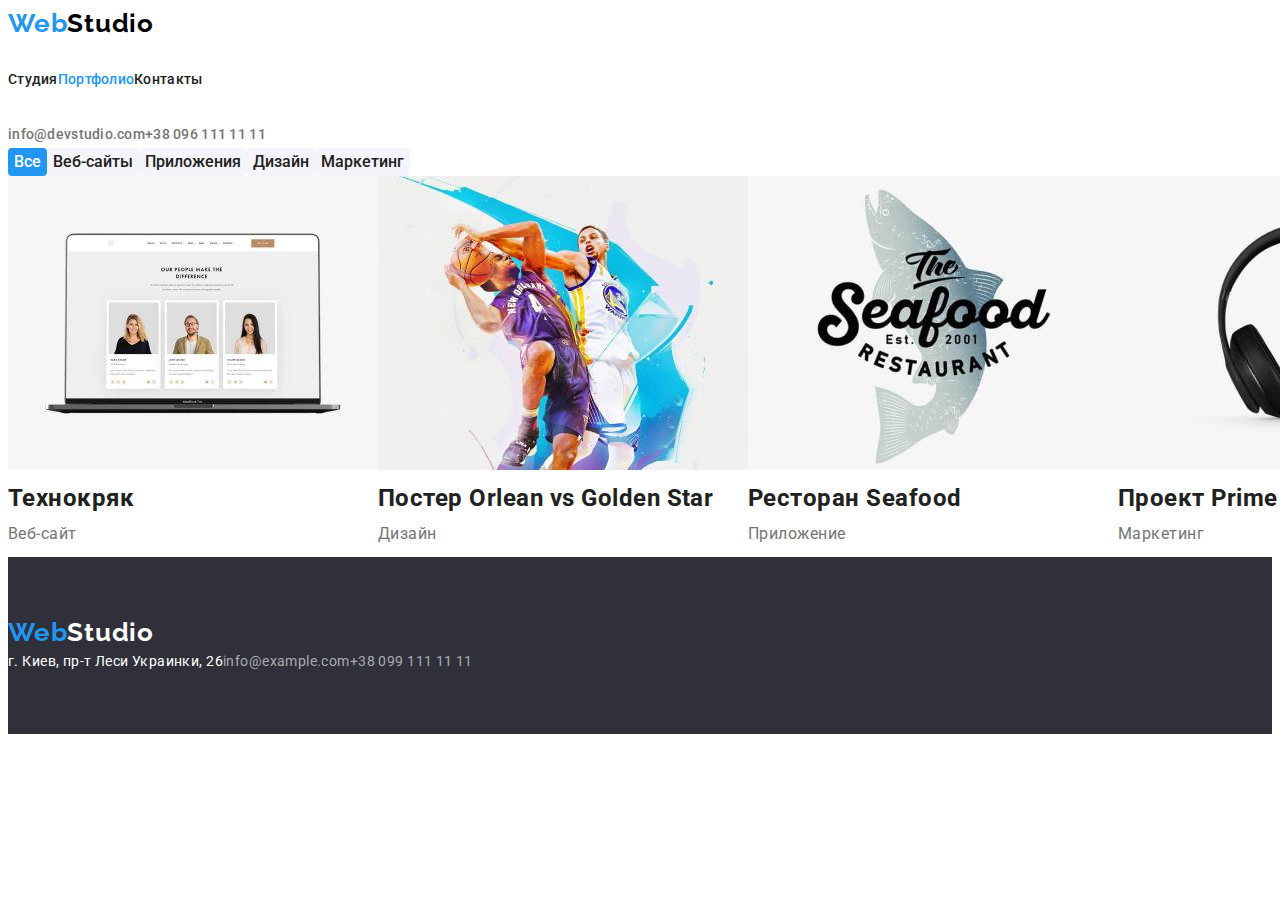
==== portfolio.html @ 2a1715b3 "hw-3-day-2-18.00" ====
<!DOCTYPE html>
<html lang="ru">
  <head>
    <meta charset="UTF-8" />
    <meta http-equiv="X-UA-Compatible" content="IE=edge" />
    <meta name="viewport" content="width=device-width, initial-scale=1.0" />
    <title>WebStudio</title>
    <link rel="preconnect" href="https://fonts.googleapis.com" />
    <link rel="preconnect" href="https://fonts.gstatic.com" crossorigin />
    <link
      href="https://fonts.googleapis.com/css2?family=Raleway:wght@700&family=Roboto:ital,wght@0,500;0,700;1,400;1,700&display=swap"
      rel="stylesheet"
    />
    <link
      rel="stylesheet"
      href="https://cdnjs.cloudflare.com/ajax/libs/modern-normalize/1.1.0/modern-normalize.min.css"
      integrity="sha512-wpPYUAdjBVSE4KJnH1VR1HeZfpl1ub8YT/NKx4PuQ5NmX2tKuGu6U/JRp5y+Y8XG2tV+wKQpNHVUX03MfMFn9Q=="
      crossorigin="anonymous"
      referrerpolicy="no-referrer"
    />
    <link rel="stylesheet" href="./css/styles.css" />
  </head>
  <body>
    <header>
      <nav>
        <a href="./index.html" lang="en" class="logo"
          >Web<samp class="header-logo">Studio</samp></a
        >
        <ul class="site-nav list">
          <li><a href="./index.html" class="link">Студия</a></li>
          <li><a href="./portfolio.html" class="link current">Портфолио</a></li>
          <li><a href="Контакты" class="link">Контакты</a></li>
        </ul>
      </nav>
      <ul class="auth-nav list">
        <li>
          <a href="mailto:info@devstudio.com" class="link"
            >info@devstudio.com</a
          >
        </li>
        <li><a href="tel:+380961111111" class="link">+38 096 111 11 11</a></li>
      </ul>
    </header>
    <main>
      <section class="section">
        <h1 hidden>Примеры работ</h1>
        <ul class="list">
          <li>
            <button type="button" class="button-exemple active">Все</button>
          </li>
          <li>
            <button type="button" class="button-exemple">Веб-сайты</button>
          </li>
          <li>
            <button type="button" class="button-exemple">Приложения</button>
          </li>
          <li><button type="button" class="button-exemple">Дизайн</button></li>
          <li>
            <button type="button" class="button-exemple">Маркетинг</button>
          </li>
        </ul>
        <ul class="list">
          <li class="example">
            <img src="./images/portfolio/tex-site.jpg" alt="Ноутбук" />
            <h2 class="example-name">Технокряк</h2>
            <p class="example-text">Веб-сайт</p>
          </li>
          <li class="example">
            <img
              src="./images/portfolio/poster.jpg"
              alt="Два баскетболиста с мячом"
            />
            <h2 class="example-name">
              Постер <span lang="en"> Orlean vs Golden Star</span>
            </h2>
            <p class="example-text">Дизайн</p>
          </li>
          <li class="example">
            <img
              src="./images/portfolio/restaurant.jpg"
              alt="Эмблема ресторана"
            />
            <h2 class="example-name">
              Ресторан <span lang="en">Seafood</span>
            </h2>
            <p class="example-text">Приложение</p>
          </li>
          <li class="example">
            <img src="./images/portfolio/project-prime.jpg" alt="Наушники" />
            <h2 class="example-name">Проект <span lang="en">Prime</span></h2>
            <p class="example-text">Маркетинг</p>
          </li>
          <li class="example">
            <img src="./images/portfolio/project-boxes.jpg" alt="Две коробки" />
            <h2 class="example-name">Проект<span lang="en">Boxes</span></h2>
            <p class="example-text">Приложение</p>
          </li>
          <li class="example">
            <img
              src="./images/portfolio/inspiration-has-no-border.jpg"
              alt="Монитор"
            />
            <h2 class="example-name">
              <span lang="en">Inspiration has no Borders</span>
            </h2>
            <p class="example-text">Веб-сайт</p>
          </li>
          <li class="example">
            <img src="./images/portfolio/limited-edition.jpg" alt="Журнал" />
            <h2 class="example-name">
              Издание <span lang="en">Limited Edition</span>
            </h2>
            <p class="example-text">Дизайн</p>
          </li>
          <li class="example">
            <img src="./images/portfolio/project-lab.jpg" alt="Этикетка" />
            <h2 class="example-name">Проект <span lang="en">LAB</span></h2>
            <p class="example-text">Маркетинг</p>
          </li>
          <li class="example">
            <img
              src="./images/portfolio/gruving-business.jpg"
              alt="Мужчина печатает на планшете"
            />
            <h2 class="example-name">
              <span lang="en">Growing Business</span>
            </h2>
            <p class="example-text">Приложение</p>
          </li>
        </ul>
      </section>
    </main>
    <footer class="footer">
      <a href="./index.html" class="logo"
        >Web<samp class="footer-logo">Studio</samp></a
      >
      <address class="address">
        <ul class="list">
          <li>
            <a href="https://www.google.com/maps/place" class="footer-address"
              >г. Киев, пр-т Леси Украинки, 26</a
            >
          </li>
          <li>
            <a href="mailto:info@example.com" class="footer-link"
              >info@example.com</a
            >
          </li>
          <li>
            <a href="tel:+380991111111" class="footer-link"
              >+38 099 111 11 11</a
            >
          </li>
        </ul>
      </address>
    </footer>
  </body>
</html>
---- css/styles.css ----
:root {
  --primary-text-color: #212121;
  --first-color: #ffffff;
  --second-color: #757575;
  --accent-color: #2196f3;
  --header-footer-background-color: #2f303a;
  --section-background-color: #e5e5e5;
  --section-team-background-color: #f5f4fa;
  --footer-link-color: rgba(255, 255, 255, 0.6);
  --header-logo-color: #000000;
}
*,
*::before,
*::after {
  box-sizing: border-box;
}
h1,
h2,
h3,
h4,
h5,
h6,
p,
ul {
  margin: 0;
  padding: 0;
}
.container {
  width: 1200px;
  margin: 0 auto;
  padding: 0 15px;
  outline: 2px solid tomato;
}
body {
  background-color: var(--first-color);
  color: var(--primary-text-color);
  font-family: Roboto, sans-serif;
  line-height: 1.71;
  letter-spacing: 0.03em;
}
.list {
  display: flex;
  list-style: none;
}
/* header */
.main-header {
  align-items: center;
}
.logo {
  color: var(--accent-color);
  text-decoration: none;
  font-family: Raleway, sans-serif;
  font-weight: 700;
  font-size: 26px;
  line-height: 1.19;
  letter-spacing: 0.03em;
}
.header-logo {
  color: var(--header-logo-color);
  font-family: Raleway, sans-serif;
  font-size: 26px;
  line-height: 1.19;
  letter-spacing: 0.03em;
}
/* nav */
.main-nav {
  display: flex;
  margin: 0px;
}
/* site-nav */
.site-nav {
  display: flex;
}
.site-nav .item + .item {
  margin-left: 50px;
}
.site-nav .link {
  display: block;
  padding-top: 32px;
  padding-bottom: 32px;

  color: var(--primary-color);
  font-family: Roboto, sans-serif;
  font-weight: 500;
  font-size: 14px;
  line-height: 1.14;
  letter-spacing: 0.02em;
  text-decoration: none;
}
.site-nav .link:hover,
.site-nav .link:focus {
  color: var(--accent-color);
}
.site-nav .link.current {
  color: var(--accent-color);
}
/* container-link */
.container-link {
  display: flex;
  margin: 0px;
}

/* auth-nav */
.auth-nav {
  display: flex;
}

.auth-nav .item + .item {
  margin-left: 50px;
}
.auth-nav .link {
  color: var(--second-color);
  font-family: Roboto, sans-serif;
  font-weight: 500;
  font-size: 14px;
  line-height: 1.14;
  letter-spacing: 0.02em;
  text-decoration: none;
}
.auth-nav .link:hover,
.auth-nav .link:focus {
  color: var(--accent-color);
}
/* hero */
.hero {
  text-align: center;
  padding-top: 200px;
  padding: 210px;

  background-color: var(--header-footer-background-color);
}
.hero-titel {
  margin-bottom: 40px;

  color: var(--first-color);
  font-family: Roboto;
  font-weight: 900;
  font-size: 44px;
  line-height: 1.36;
  align-self: center;
  letter-spacing: 0.06em;
  text-transform: uppercase;
}
.hero-button {
  display: inline-block;
  padding-top: 10px;
  padding-bottom: 10px;
  padding-right: 32px;
  padding-left: 32px;

  color: var(--first-color);
  background-color: var(--accent-color);
  font-family: Roboto;
  font-weight: 700;
  font-size: 16px;
  line-height: 1.88;
  letter-spacing: 0.06em;
  cursor: pointer;
  border-radius: 4px;
  border: transparent;
}
.button:hover,
.button:focus {
  color: var(--first-color);
  background-color: var(--accent-color);
}
/* features */
.features {
  background-color: var(--first-color);
}
.list .item + .item {
  margin-left: 30px;
}
.features-titel {
  padding-top: 94px;
  padding-bottom: 10px;
  width: 270px;

  color: var(--primary-color);
  font-family: Roboto;
  font-weight: 700;
  font-size: 14px;
  line-height: 1.14;
  text-transform: uppercase;
}
.features-text {
  padding-bottom: 94px;
  width: 270px;

  color: var(--second-color);
  font-family: Roboto;
  font-weight: 400;
  font-size: 14px;
  line-height: 1.71;
}
/* .works */
.works {
  padding-bottom: 94px;

  background-color: var(--first-color);
}
.works-titel {
  text-align: center;
  margin-bottom: 50px;
}
.list .works-item + .works-item {
  margin-left: 30px;
}
.works-titel .team-titel {
  color: var(--primary-color);
  font-family: Roboto;
  font-weight: 700;
  font-size: 36px;
  line-height: 1.17;
}
/* team */
.team {
  padding-top: 94px;
  padding-bottom: 94px;

  background-color: var(--section-team-background-color);
}
.team-titel {
  text-align: center;
  margin-bottom: 50px;
}
.list .team-bord + .team-bord {
  margin-left: 30px;
}
.team-bord {
  background-color: var(--first-color);
}
.team-img {
  margin-bottom: 30px;
}
.team-name {
  margin-bottom: 10px;
  text-align: center;

  color: var(--primary-text-color);
  font-family: Roboto;
  font-weight: 500;
  font-size: 16px;
  line-height: 1.19;
}
.team-text {
  text-align: center;
  padding-bottom: 30px;

  color: var(--second-color);
  font-family: Roboto;
  font-weight: 400;
  font-size: 16px;
  line-height: 1.19;
}
/* footer */
.footer {
  padding-top: 60px;
  padding-bottom: 60px;

  background-color: var(--header-footer-background-color);
}
.footer .logo {
  margin-bottom: 20px;
  width: 145px;
  height: 31px;
}
.footer-logo {
  color: var(--first-color);
  font-family: Raleway, sans-serif;
  font-size: 26px;
  line-height: 1.19;
  letter-spacing: 0.03em;
}
.address {
  font-family: Roboto;
  font-weight: 400;
  font-size: 14px;
  line-height: 1.71;
  letter-spacing: 0.03em;
  font-style: normal;
}
.address-list {
  list-style: none;
}
.footer-address {
  margin-bottom: 9px;
  width: 231px;

  color: var(--first-color);
  text-decoration: none;
  list-style: none;
}
.footer-link {
  margin-bottom: 9px;
  width: 231px;

  color: var(--footer-link-color);
  text-decoration: none;
  list-style: none;
}
.footer-link:hover,
.footer-link:focus {
  color: var(--accent-color);
}
/* portfolio */
.section {
  background-color: var(--first-color);
}
.button-exemple {
  color: var(--primary-text-color);
  background-color: var(--section-team-background-color);
  font-family: Roboto;
  font-weight: 500;
  font-size: 16px;
  line-height: 1.63;
  cursor: pointer;
  border-radius: 4px;
  border: transparent;
}
.active {
  background-color: var(--accent-color);
  color: var(--first-color);
}
.button:hover,
.button:focus {
  color: var(--first-color);
  background-color: var(--accent-color);
}
.example {
  background-color: var(--first-color);
}
.examplt-name {
  color: var(--primary-text-color);
  font-family: Roboto;
  font-weight: 700;
  font-size: 18px;
  line-height: 2;
}
.example-text {
  color: var(--second-color);
  font-family: Roboto;
  font-weight: 400;
  font-size: 16px;
  line-height: 1.88;
}
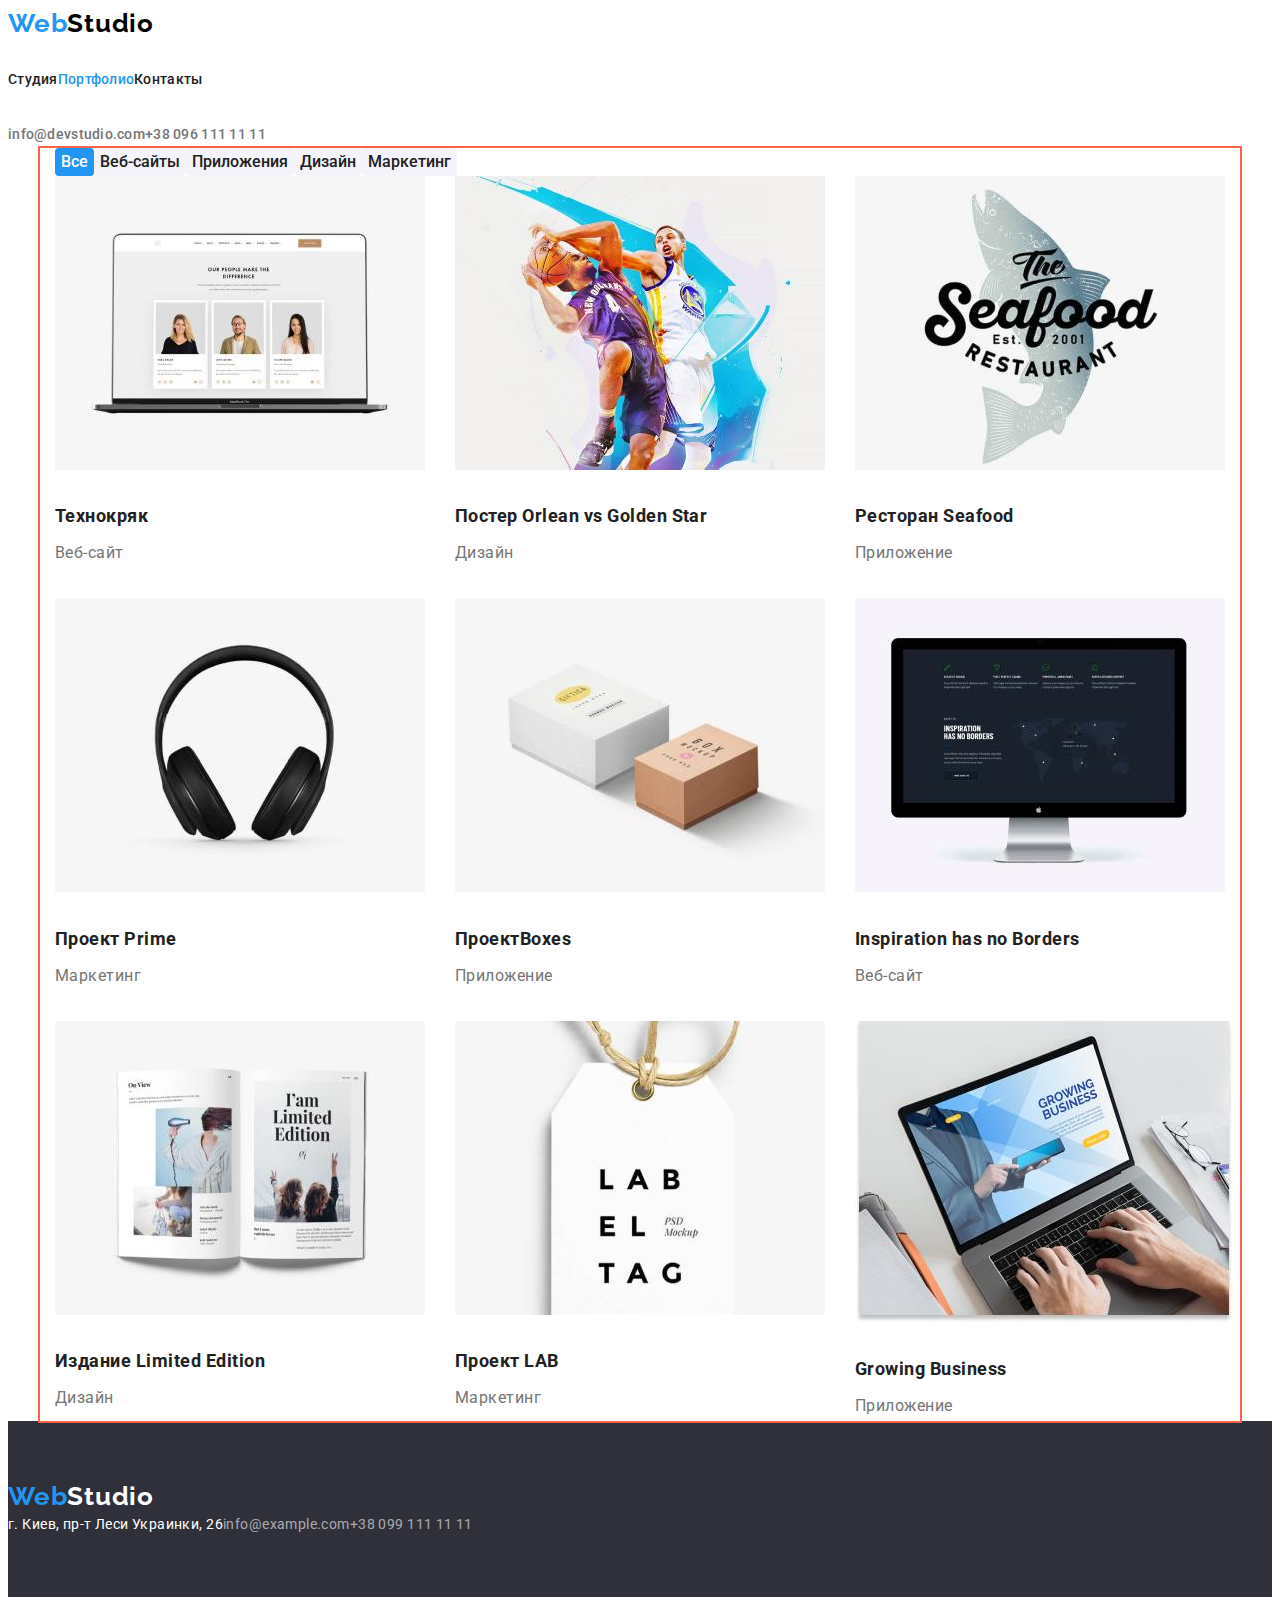
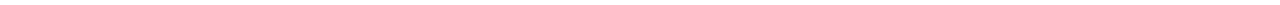
==== commit 2c92502a: "hw-3-day-2-19.00" ====
--- a/portfolio.html
+++ b/portfolio.html
@@ -42,7 +42,7 @@
       </ul>
     </header>
     <main>
-      <section class="section">
+      <section class="section container">
         <h1 hidden>Примеры работ</h1>
         <ul class="list">
           <li>
@@ -59,14 +59,19 @@
             <button type="button" class="button-exemple">Маркетинг</button>
           </li>
         </ul>
-        <ul class="list">
+        <ul class="list list-example">
           <li class="example">
-            <img src="./images/portfolio/tex-site.jpg" alt="Ноутбук" />
+            <img
+              class="example-img"
+              src="./images/portfolio/tex-site.jpg"
+              alt="Ноутбук"
+            />
             <h2 class="example-name">Технокряк</h2>
             <p class="example-text">Веб-сайт</p>
           </li>
           <li class="example">
             <img
+              class="example-img"
               src="./images/portfolio/poster.jpg"
               alt="Два баскетболиста с мячом"
             />
@@ -77,6 +82,7 @@
           </li>
           <li class="example">
             <img
+              class="example-img"
               src="./images/portfolio/restaurant.jpg"
               alt="Эмблема ресторана"
             />
@@ -86,17 +92,26 @@
             <p class="example-text">Приложение</p>
           </li>
           <li class="example">
-            <img src="./images/portfolio/project-prime.jpg" alt="Наушники" />
+            <img
+              class="example-img"
+              src="./images/portfolio/project-prime.jpg"
+              alt="Наушники"
+            />
             <h2 class="example-name">Проект <span lang="en">Prime</span></h2>
             <p class="example-text">Маркетинг</p>
           </li>
           <li class="example">
-            <img src="./images/portfolio/project-boxes.jpg" alt="Две коробки" />
+            <img
+              class="example-img"
+              src="./images/portfolio/project-boxes.jpg"
+              alt="Две коробки"
+            />
             <h2 class="example-name">Проект<span lang="en">Boxes</span></h2>
             <p class="example-text">Приложение</p>
           </li>
           <li class="example">
             <img
+              class="example-img"
               src="./images/portfolio/inspiration-has-no-border.jpg"
               alt="Монитор"
             />
@@ -106,19 +121,28 @@
             <p class="example-text">Веб-сайт</p>
           </li>
           <li class="example">
-            <img src="./images/portfolio/limited-edition.jpg" alt="Журнал" />
+            <img
+              class="example-img"
+              src="./images/portfolio/limited-edition.jpg"
+              alt="Журнал"
+            />
             <h2 class="example-name">
               Издание <span lang="en">Limited Edition</span>
             </h2>
             <p class="example-text">Дизайн</p>
           </li>
           <li class="example">
-            <img src="./images/portfolio/project-lab.jpg" alt="Этикетка" />
+            <img
+              class="example-img"
+              src="./images/portfolio/project-lab.jpg"
+              alt="Этикетка"
+            />
             <h2 class="example-name">Проект <span lang="en">LAB</span></h2>
             <p class="example-text">Маркетинг</p>
           </li>
           <li class="example">
             <img
+              class="example-img"
               src="./images/portfolio/gruving-business.jpg"
               alt="Мужчина печатает на планшете"
             />
--- a/css/styles.css
+++ b/css/styles.css
@@ -327,10 +327,28 @@
   color: var(--first-color);
   background-color: var(--accent-color);
 }
+.list-example {
+  flex-wrap: wrap;
+}
 .example {
-  background-color: var(--first-color);
-}
-.examplt-name {
+  width: 370px;
+  margin-bottom: 30px;
+  margin-right: 30px;
+
+  background-color: var(--first-color);
+}
+.example.example:nth-child(3n) {
+  margin-right: 0px;
+}
+.example.example:nth-last-child(-n + 3) {
+  margin-bottom: 0px;
+}
+.example-img {
+  margin-bottom: 20px;
+}
+.example-name {
+  margin-bottom: 4px;
+
   color: var(--primary-text-color);
   font-family: Roboto;
   font-weight: 700;
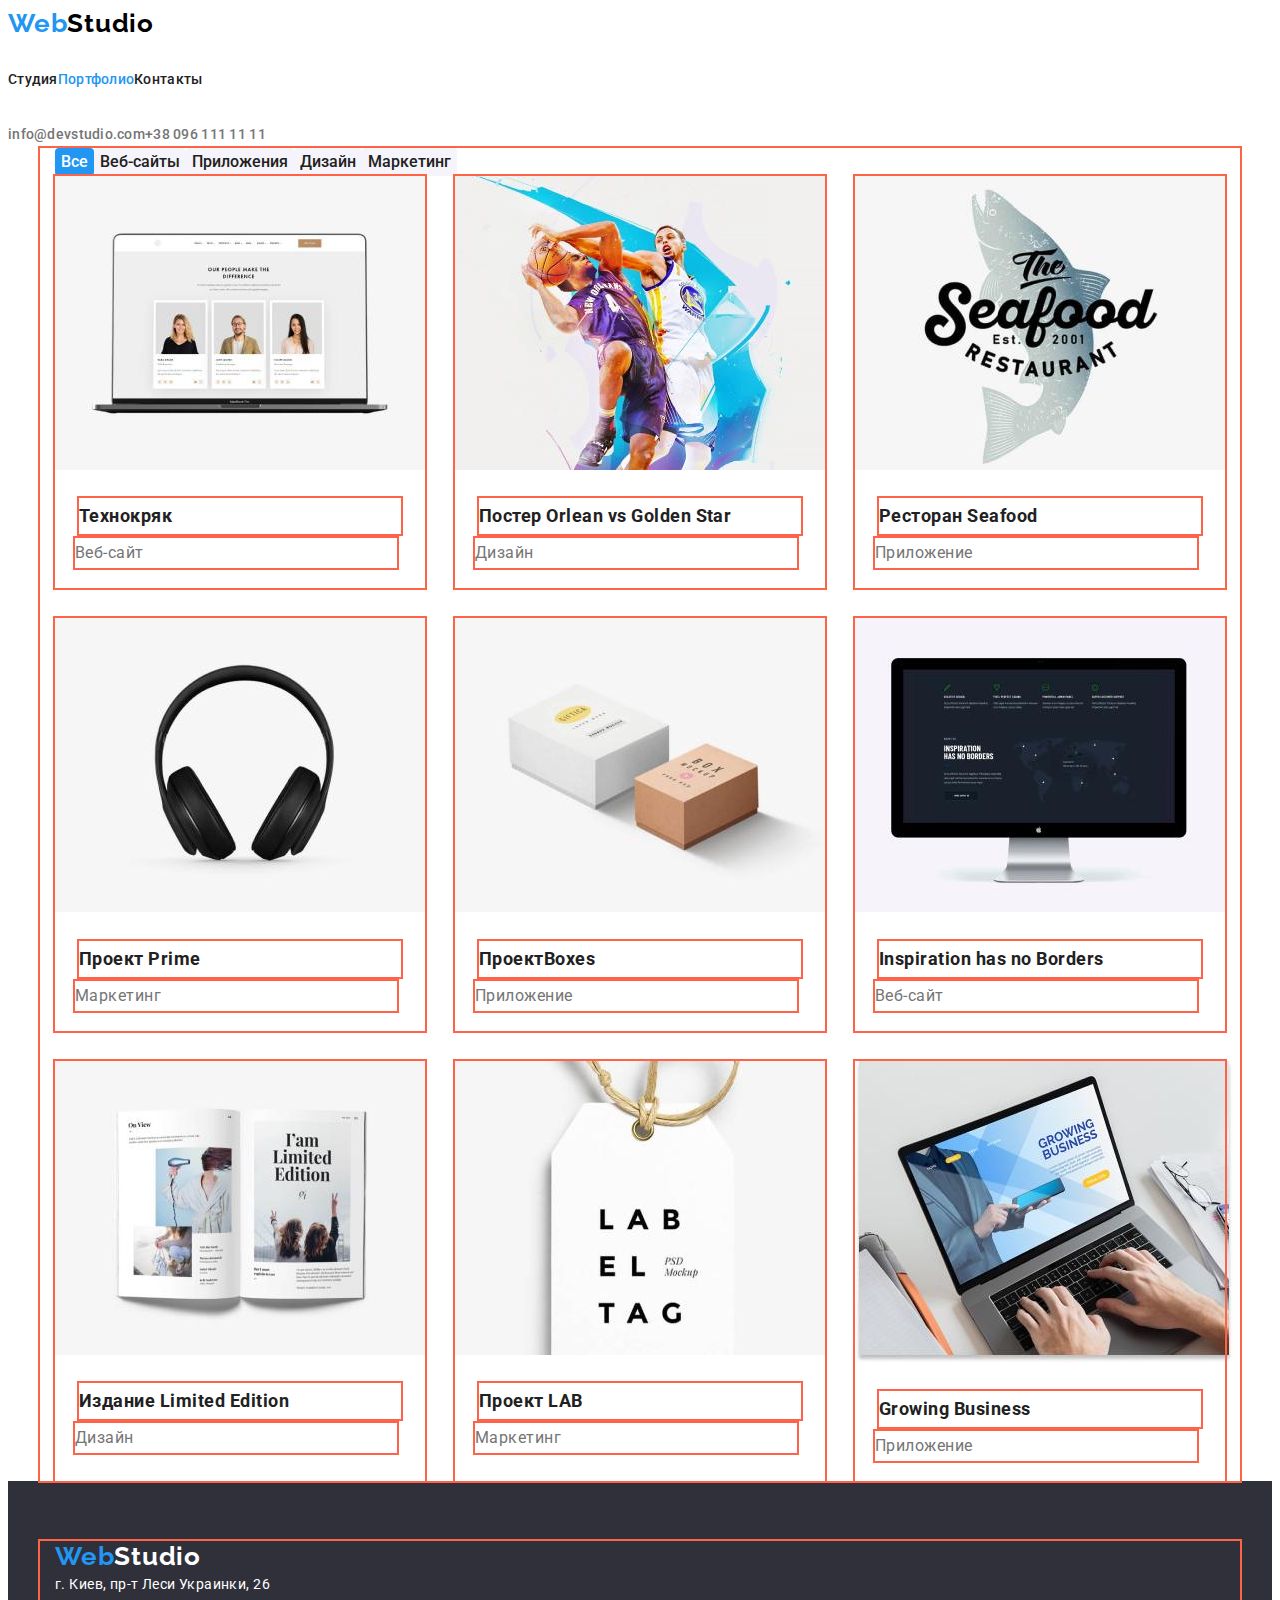
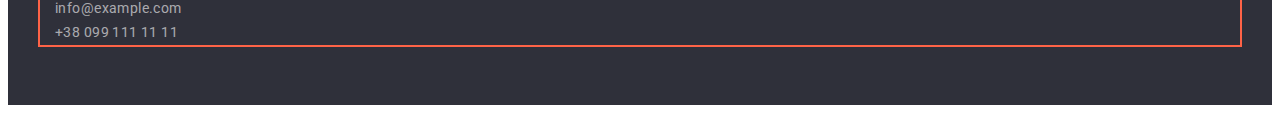
==== commit 0b57b507: "hw-3-day-3" ====
--- a/portfolio.html
+++ b/portfolio.html
@@ -155,28 +155,30 @@
       </section>
     </main>
     <footer class="footer">
-      <a href="./index.html" class="logo"
-        >Web<samp class="footer-logo">Studio</samp></a
-      >
-      <address class="address">
-        <ul class="list">
-          <li>
-            <a href="https://www.google.com/maps/place" class="footer-address"
-              >г. Киев, пр-т Леси Украинки, 26</a
-            >
-          </li>
-          <li>
-            <a href="mailto:info@example.com" class="footer-link"
-              >info@example.com</a
-            >
-          </li>
-          <li>
-            <a href="tel:+380991111111" class="footer-link"
-              >+38 099 111 11 11</a
-            >
-          </li>
-        </ul>
-      </address>
+      <div class="container">
+        <a href="./index.html" class="logo"
+          >Web<samp class="footer-logo">Studio</samp></a
+        >
+        <address class="address">
+          <ul class="address-list">
+            <li class="address-item">
+              <a href="https://www.google.com/maps/place" class="footer-address"
+                >г. Киев, пр-т Леси Украинки, 26</a
+              >
+            </li>
+            <li class="address-item">
+              <a href="mailto:info@example.com" class="footer-link"
+                >info@example.com</a
+              >
+            </li>
+            <li class="address-item">
+              <a href="tel:+380991111111" class="footer-link"
+                >+38 099 111 11 11</a
+              >
+            </li>
+          </ul>
+        </address>
+      </div>
     </footer>
   </body>
 </html>
--- a/css/styles.css
+++ b/css/styles.css
@@ -334,6 +334,7 @@
   width: 370px;
   margin-bottom: 30px;
   margin-right: 30px;
+  outline: 2px solid tomato;
 
   background-color: var(--first-color);
 }
@@ -348,6 +349,11 @@
 }
 .example-name {
   margin-bottom: 4px;
+  margin-right: 24px;
+  margin-left: 24px;
+  width: 322px;
+
+  outline: 2px solid tomato;
 
   color: var(--primary-text-color);
   font-family: Roboto;
@@ -356,6 +362,12 @@
   line-height: 2;
 }
 .example-text {
+  width: 322px;
+  margin-right: 24px;
+  margin-left: 20px;
+  margin-bottom: 20px;
+  outline: 2px solid tomato;
+
   color: var(--second-color);
   font-family: Roboto;
   font-weight: 400;
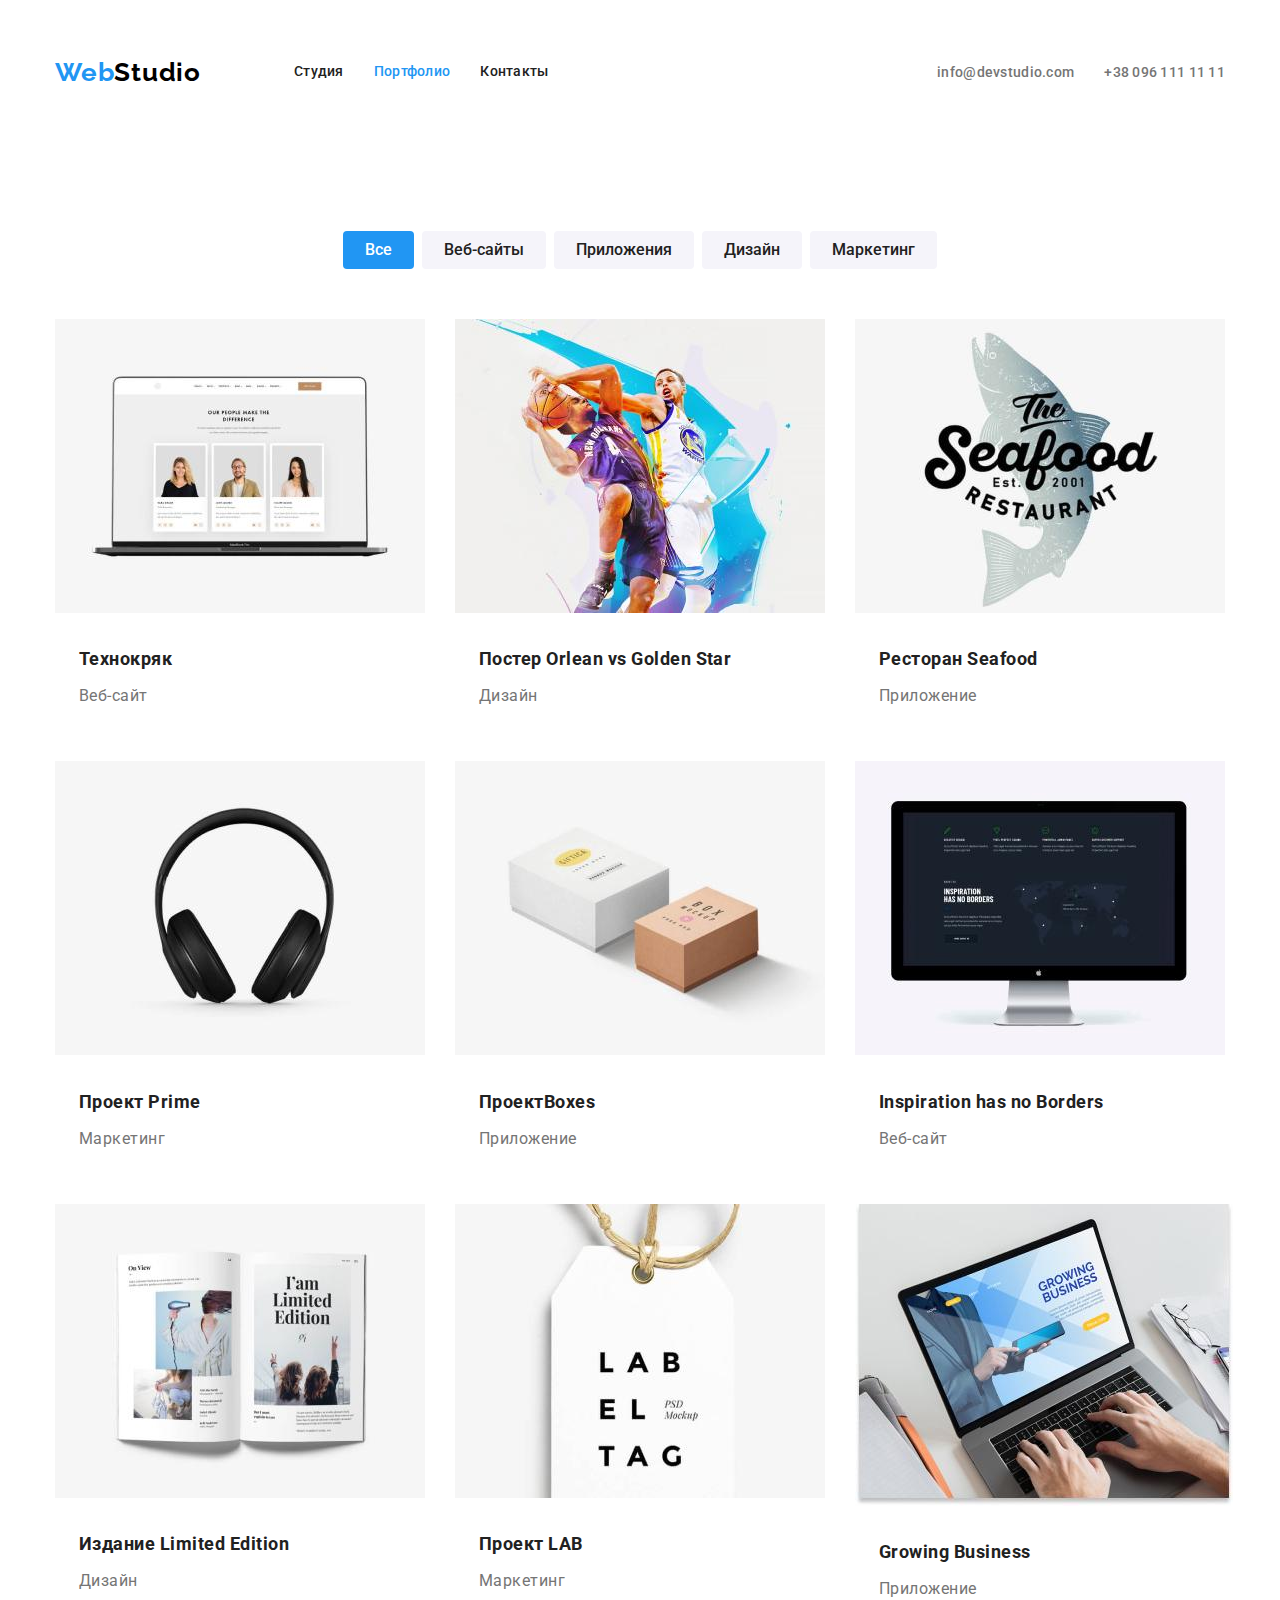
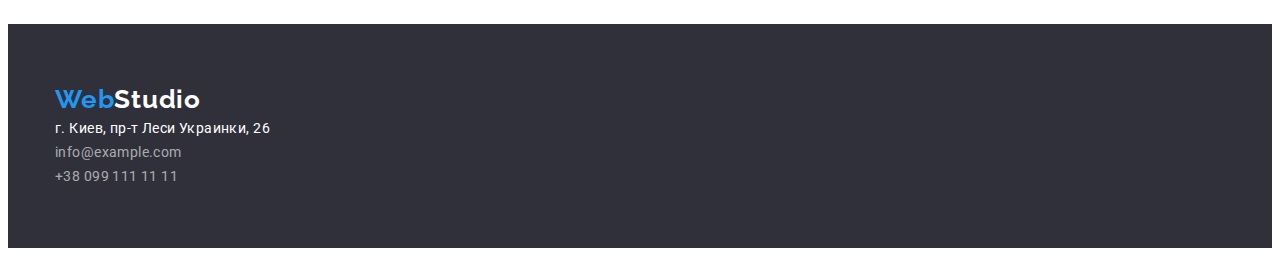
==== commit c8708add: "hw-3-day-3-13.00" ====
--- a/portfolio.html
+++ b/portfolio.html
@@ -21,41 +21,53 @@
     <link rel="stylesheet" href="./css/styles.css" />
   </head>
   <body>
-    <header>
-      <nav>
-        <a href="./index.html" lang="en" class="logo"
-          >Web<samp class="header-logo">Studio</samp></a
-        >
-        <ul class="site-nav list">
-          <li><a href="./index.html" class="link">Студия</a></li>
-          <li><a href="./portfolio.html" class="link current">Портфолио</a></li>
-          <li><a href="Контакты" class="link">Контакты</a></li>
-        </ul>
-      </nav>
-      <ul class="auth-nav list">
-        <li>
-          <a href="mailto:info@devstudio.com" class="link"
-            >info@devstudio.com</a
+    <header class="main-header">
+      <div class="container header-container">
+        <nav class="main-nav">
+          <a href="./index.html" lang="en" class="logo main-logo"
+            >Web<samp class="header-logo">Studio</samp></a
           >
-        </li>
-        <li><a href="tel:+380961111111" class="link">+38 096 111 11 11</a></li>
-      </ul>
+          <ul class="site-nav list">
+            <li class="item">
+              <a href="./index.html" class="link">Студия</a>
+            </li>
+            <li class="item">
+              <a href="./portfolio.html" class="link current">Портфолио</a>
+            </li>
+            <li class="item"><a href="Контакты" class="link">Контакты</a></li>
+          </ul>
+        </nav>
+        <div class="container-link">
+          <ul class="auth-nav list">
+            <li class="item">
+              <a href="mailto:info@devstudio.com" class="link"
+                >info@devstudio.com</a
+              >
+            </li>
+            <li class="item">
+              <a href="tel:+380961111111" class="link">+38 096 111 11 11</a>
+            </li>
+          </ul>
+        </div>
+      </div>
     </header>
     <main>
       <section class="section container">
         <h1 hidden>Примеры работ</h1>
-        <ul class="list">
-          <li>
+        <ul class="list list-button">
+          <li class="button-item">
             <button type="button" class="button-exemple active">Все</button>
           </li>
-          <li>
+          <li class="button-item">
             <button type="button" class="button-exemple">Веб-сайты</button>
           </li>
-          <li>
+          <li class="button-item">
             <button type="button" class="button-exemple">Приложения</button>
           </li>
-          <li><button type="button" class="button-exemple">Дизайн</button></li>
-          <li>
+          <li class="button-item">
+            <button type="button" class="button-exemple">Дизайн</button>
+          </li>
+          <li class="button-item">
             <button type="button" class="button-exemple">Маркетинг</button>
           </li>
         </ul>
--- a/css/styles.css
+++ b/css/styles.css
@@ -29,7 +29,6 @@
   width: 1200px;
   margin: 0 auto;
   padding: 0 15px;
-  outline: 2px solid tomato;
 }
 body {
   background-color: var(--first-color);
@@ -45,6 +44,15 @@
 /* header */
 .main-header {
   align-items: center;
+  padding-top: 24px;
+  padding-bottom: 25px;
+}
+.header-container {
+  display: flex;
+  align-items: center;
+}
+.main-logo {
+  margin-right: 93px;
 }
 .logo {
   color: var(--accent-color);
@@ -66,6 +74,7 @@
 .main-nav {
   display: flex;
   margin: 0px;
+  align-items: center;
 }
 /* site-nav */
 .site-nav {
@@ -97,7 +106,7 @@
 /* container-link */
 .container-link {
   display: flex;
-  margin: 0px;
+  margin-left: auto;
 }
 
 /* auth-nav */
@@ -120,6 +129,9 @@
 .auth-nav .link:hover,
 .auth-nav .link:focus {
   color: var(--accent-color);
+}
+.auth-nav .item + .item {
+  margin-left: 50px;
 }
 /* hero */
 .hero {
@@ -143,10 +155,7 @@
 }
 .hero-button {
   display: inline-block;
-  padding-top: 10px;
-  padding-bottom: 10px;
-  padding-right: 32px;
-  padding-left: 32px;
+  padding-top: 10px 32px 10px 32px;
 
   color: var(--first-color);
   background-color: var(--accent-color);
@@ -173,7 +182,7 @@
 }
 .features-titel {
   padding-top: 94px;
-  padding-bottom: 10px;
+  margin-bottom: 10px;
   width: 270px;
 
   color: var(--primary-color);
@@ -307,7 +316,20 @@
 .section {
   background-color: var(--first-color);
 }
+.list-button {
+  justify-content: center;
+  margin-bottom: 88px;
+  padding-top: 94px;
+  height: 26px;
+}
+.list .button-item + .button-item {
+  margin-left: 8px;
+}
+
 .button-exemple {
+  padding: 6px 22px 6px 22px;
+  margin-bottom: 50px;
+
   color: var(--primary-text-color);
   background-color: var(--section-team-background-color);
   font-family: Roboto;
@@ -334,7 +356,6 @@
   width: 370px;
   margin-bottom: 30px;
   margin-right: 30px;
-  outline: 2px solid tomato;
 
   background-color: var(--first-color);
 }
@@ -348,12 +369,8 @@
   margin-bottom: 20px;
 }
 .example-name {
-  margin-bottom: 4px;
-  margin-right: 24px;
-  margin-left: 24px;
+  margin: 0px 24px 4px 24px;
   width: 322px;
-
-  outline: 2px solid tomato;
 
   color: var(--primary-text-color);
   font-family: Roboto;
@@ -363,10 +380,7 @@
 }
 .example-text {
   width: 322px;
-  margin-right: 24px;
-  margin-left: 20px;
-  margin-bottom: 20px;
-  outline: 2px solid tomato;
+  margin: 0px 24px 20px 24px;
 
   color: var(--second-color);
   font-family: Roboto;
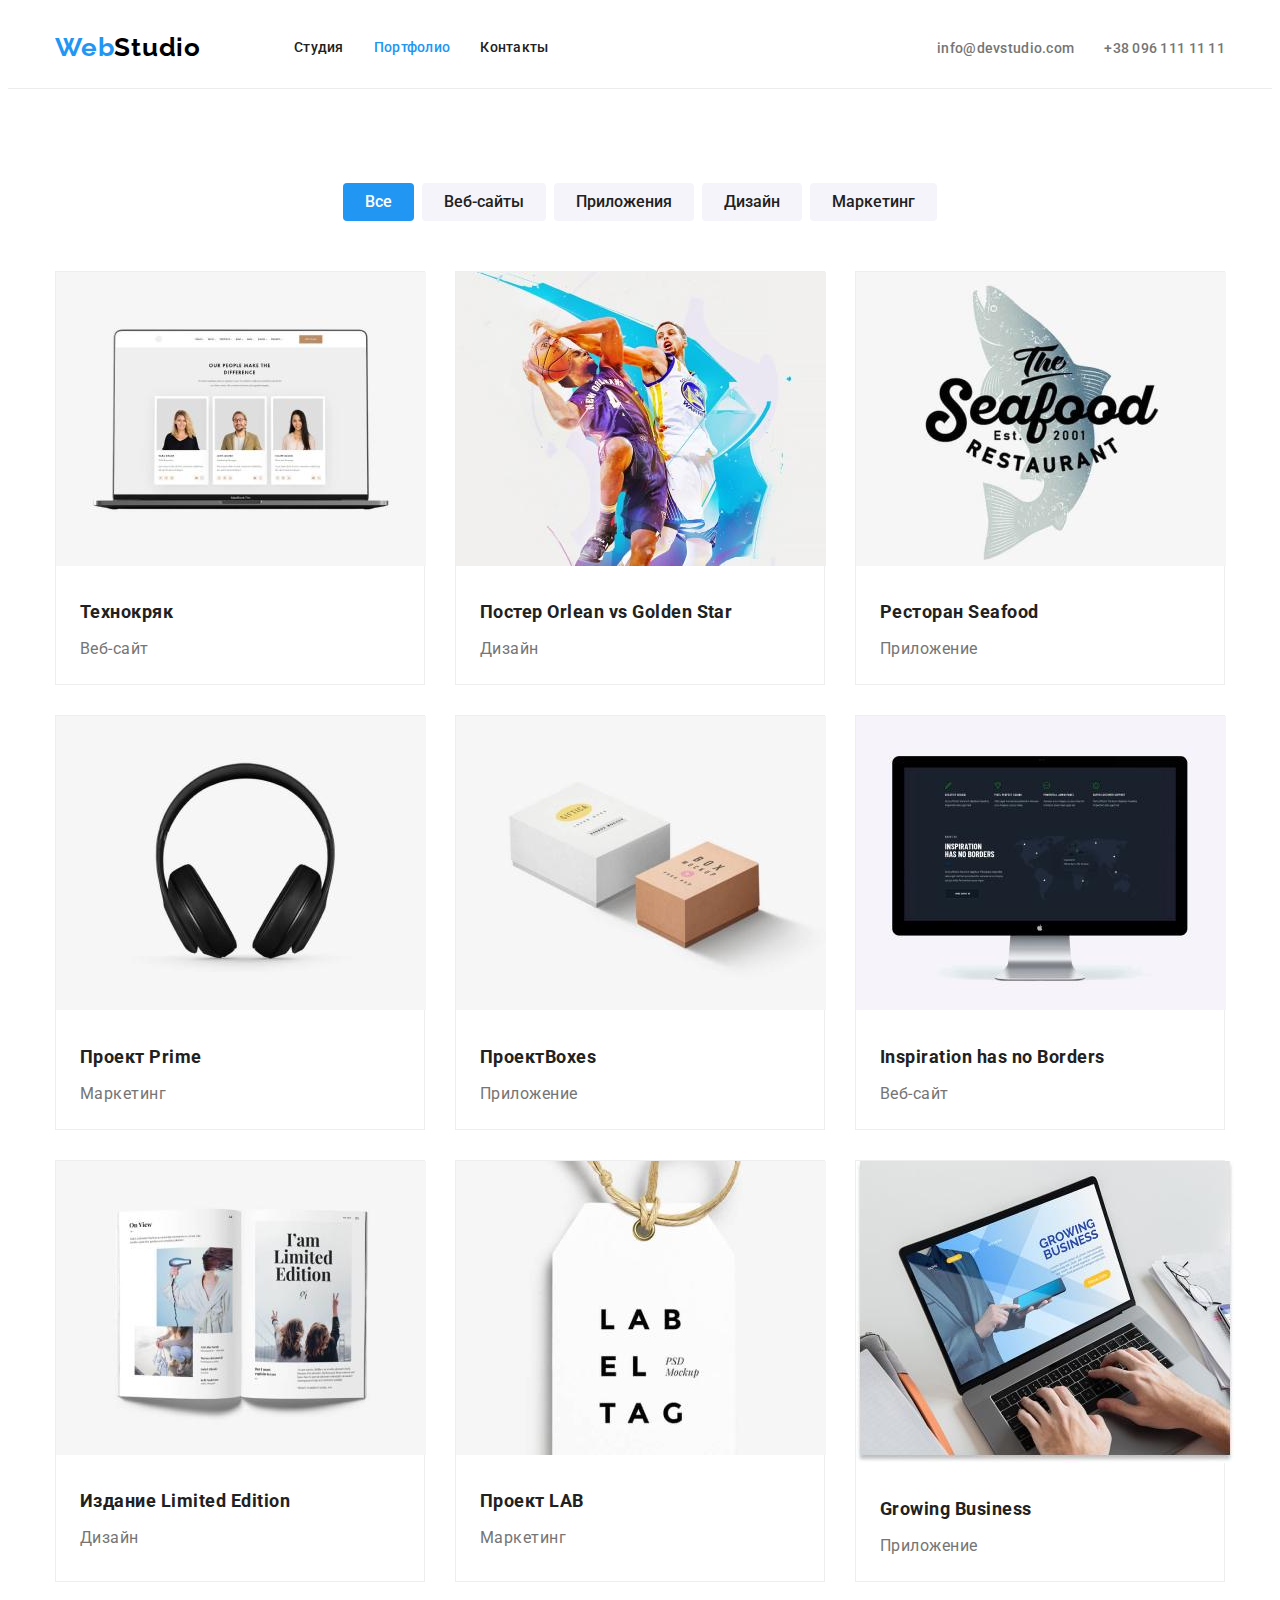
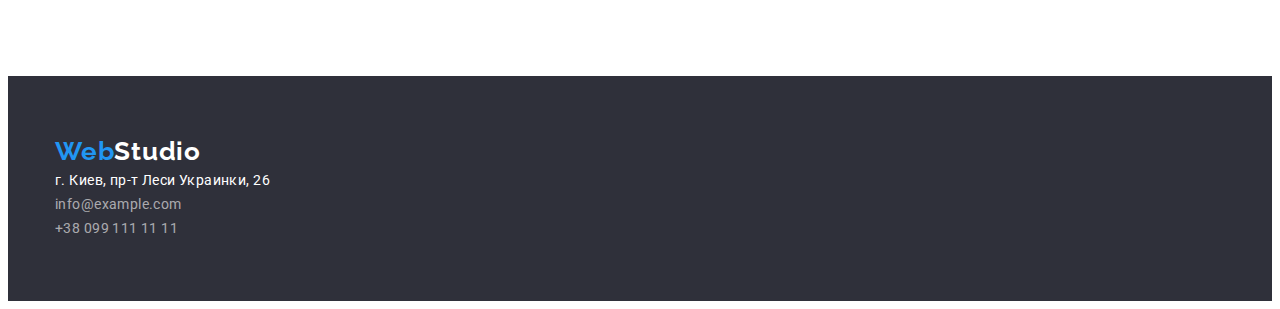
==== commit ae440261: "hw-3-day-4-16.40" ====
--- a/portfolio.html
+++ b/portfolio.html
@@ -52,118 +52,140 @@
       </div>
     </header>
     <main>
-      <section class="section container">
-        <h1 hidden>Примеры работ</h1>
-        <ul class="list list-button">
-          <li class="button-item">
-            <button type="button" class="button-exemple active">Все</button>
-          </li>
-          <li class="button-item">
-            <button type="button" class="button-exemple">Веб-сайты</button>
-          </li>
-          <li class="button-item">
-            <button type="button" class="button-exemple">Приложения</button>
-          </li>
-          <li class="button-item">
-            <button type="button" class="button-exemple">Дизайн</button>
-          </li>
-          <li class="button-item">
-            <button type="button" class="button-exemple">Маркетинг</button>
-          </li>
-        </ul>
-        <ul class="list list-example">
-          <li class="example">
-            <img
-              class="example-img"
-              src="./images/portfolio/tex-site.jpg"
-              alt="Ноутбук"
-            />
-            <h2 class="example-name">Технокряк</h2>
-            <p class="example-text">Веб-сайт</p>
-          </li>
-          <li class="example">
-            <img
-              class="example-img"
-              src="./images/portfolio/poster.jpg"
-              alt="Два баскетболиста с мячом"
-            />
-            <h2 class="example-name">
-              Постер <span lang="en"> Orlean vs Golden Star</span>
-            </h2>
-            <p class="example-text">Дизайн</p>
-          </li>
-          <li class="example">
-            <img
-              class="example-img"
-              src="./images/portfolio/restaurant.jpg"
-              alt="Эмблема ресторана"
-            />
-            <h2 class="example-name">
-              Ресторан <span lang="en">Seafood</span>
-            </h2>
-            <p class="example-text">Приложение</p>
-          </li>
-          <li class="example">
-            <img
-              class="example-img"
-              src="./images/portfolio/project-prime.jpg"
-              alt="Наушники"
-            />
-            <h2 class="example-name">Проект <span lang="en">Prime</span></h2>
-            <p class="example-text">Маркетинг</p>
-          </li>
-          <li class="example">
-            <img
-              class="example-img"
-              src="./images/portfolio/project-boxes.jpg"
-              alt="Две коробки"
-            />
-            <h2 class="example-name">Проект<span lang="en">Boxes</span></h2>
-            <p class="example-text">Приложение</p>
-          </li>
-          <li class="example">
-            <img
-              class="example-img"
-              src="./images/portfolio/inspiration-has-no-border.jpg"
-              alt="Монитор"
-            />
-            <h2 class="example-name">
-              <span lang="en">Inspiration has no Borders</span>
-            </h2>
-            <p class="example-text">Веб-сайт</p>
-          </li>
-          <li class="example">
-            <img
-              class="example-img"
-              src="./images/portfolio/limited-edition.jpg"
-              alt="Журнал"
-            />
-            <h2 class="example-name">
-              Издание <span lang="en">Limited Edition</span>
-            </h2>
-            <p class="example-text">Дизайн</p>
-          </li>
-          <li class="example">
-            <img
-              class="example-img"
-              src="./images/portfolio/project-lab.jpg"
-              alt="Этикетка"
-            />
-            <h2 class="example-name">Проект <span lang="en">LAB</span></h2>
-            <p class="example-text">Маркетинг</p>
-          </li>
-          <li class="example">
-            <img
-              class="example-img"
-              src="./images/portfolio/gruving-business.jpg"
-              alt="Мужчина печатает на планшете"
-            />
-            <h2 class="example-name">
-              <span lang="en">Growing Business</span>
-            </h2>
-            <p class="example-text">Приложение</p>
-          </li>
-        </ul>
+      <section class="section">
+        <div class="container">
+          <h1 hidden>Примеры работ</h1>
+          <ul class="list list-button">
+            <li class="button-item">
+              <button type="button" class="button-example active">Все</button>
+            </li>
+            <li class="button-item">
+              <button type="button" class="button-example">Веб-сайты</button>
+            </li>
+            <li class="button-item">
+              <button type="button" class="button-example">Приложения</button>
+            </li>
+            <li class="button-item">
+              <button type="button" class="button-example">Дизайн</button>
+            </li>
+            <li class="button-item">
+              <button type="button" class="button-example">Маркетинг</button>
+            </li>
+          </ul>
+          <ul class="list list-example">
+            <li class="example">
+              <img
+                class="example-img"
+                src="./images/portfolio/tex-site.jpg"
+                alt="Ноутбук"
+              />
+              <div class="content-example">
+                <h2 class="example-name">Технокряк</h2>
+                <p class="example-text">Веб-сайт</p>
+              </div>
+            </li>
+            <li class="example">
+              <img
+                class="example-img"
+                src="./images/portfolio/poster.jpg"
+                alt="Два баскетболиста с мячом"
+              />
+              <div class="content-example">
+                <h2 class="example-name">
+                  Постер <span lang="en"> Orlean vs Golden Star</span>
+                </h2>
+                <p class="example-text">Дизайн</p>
+              </div>
+            </li>
+            <li class="example">
+              <img
+                class="example-img"
+                src="./images/portfolio/restaurant.jpg"
+                alt="Эмблема ресторана"
+              />
+              <div class="content-example">
+                <h2 class="example-name">
+                  Ресторан <span lang="en">Seafood</span>
+                </h2>
+                <p class="example-text">Приложение</p>
+              </div>
+            </li>
+            <li class="example">
+              <img
+                class="example-img"
+                src="./images/portfolio/project-prime.jpg"
+                alt="Наушники"
+              />
+              <div class="content-example">
+                <h2 class="example-name">
+                  Проект <span lang="en">Prime</span>
+                </h2>
+                <p class="example-text">Маркетинг</p>
+              </div>
+            </li>
+            <li class="example">
+              <img
+                class="example-img"
+                src="./images/portfolio/project-boxes.jpg"
+                alt="Две коробки"
+              />
+              <div class="content-example">
+                <h2 class="example-name">Проект<span lang="en">Boxes</span></h2>
+                <p class="example-text">Приложение</p>
+              </div>
+            </li>
+            <li class="example">
+              <img
+                class="example-img"
+                src="./images/portfolio/inspiration-has-no-border.jpg"
+                alt="Монитор"
+              />
+              <div class="content-example">
+                <h2 class="example-name">
+                  <span lang="en">Inspiration has no Borders</span>
+                </h2>
+                <p class="example-text">Веб-сайт</p>
+              </div>
+            </li>
+            <li class="example">
+              <img
+                class="example-img"
+                src="./images/portfolio/limited-edition.jpg"
+                alt="Журнал"
+              />
+              <div class="content-example">
+                <h2 class="example-name">
+                  Издание <span lang="en">Limited Edition</span>
+                </h2>
+                <p class="example-text">Дизайн</p>
+              </div>
+            </li>
+            <li class="example">
+              <img
+                class="example-img"
+                src="./images/portfolio/project-lab.jpg"
+                alt="Этикетка"
+              />
+              <div class="content-example">
+                <h2 class="example-name">Проект <span lang="en">LAB</span></h2>
+                <p class="example-text">Маркетинг</p>
+              </div>
+            </li>
+            <li class="example">
+              <img
+                class="example-img"
+                src="./images/portfolio/gruving-business.jpg"
+                alt="Мужчина печатает на планшете"
+              />
+              <div class="content-example">
+                <h2 class="example-name">
+                  <span lang="en">Growing Business</span>
+                </h2>
+                <p class="example-text">Приложение</p>
+              </div>
+            </li>
+          </ul>
+        </div>
       </section>
     </main>
     <footer class="footer">
--- a/css/styles.css
+++ b/css/styles.css
@@ -8,6 +8,9 @@
   --section-team-background-color: #f5f4fa;
   --footer-link-color: rgba(255, 255, 255, 0.6);
   --header-logo-color: #000000;
+  --hero-hover: #188ce8;
+  --border-header-line: #ececec;
+  --example-border: #eeeeee;
 }
 *,
 *::before,
@@ -44,17 +47,21 @@
 /* header */
 .main-header {
   align-items: center;
+  border-bottom: 1px solid var(--border-header-line);
+}
+.header-container {
+  display: flex;
+  align-items: center;
+}
+
+.main-logo {
+  margin-right: 93px;
   padding-top: 24px;
   padding-bottom: 25px;
 }
-.header-container {
-  display: flex;
-  align-items: center;
-}
-.main-logo {
-  margin-right: 93px;
-}
 .logo {
+  min-height: 31px;
+
   color: var(--accent-color);
   text-decoration: none;
   font-family: Raleway, sans-serif;
@@ -73,7 +80,6 @@
 /* nav */
 .main-nav {
   display: flex;
-  margin: 0px;
   align-items: center;
 }
 /* site-nav */
@@ -118,6 +124,9 @@
   margin-left: 50px;
 }
 .auth-nav .link {
+  padding-top: 32px;
+  padding-bottom: 32px;
+
   color: var(--second-color);
   font-family: Roboto, sans-serif;
   font-weight: 500;
@@ -135,14 +144,21 @@
 }
 /* hero */
 .hero {
+  display: flex;
+  flex-direction: column;
+  min-height: 600px;
+  margin-top: 0;
+  padding-top: 200px;
+  padding-bottom: 200px;
   text-align: center;
-  padding-top: 200px;
-  padding: 210px;
+  /* margin-bottom: 94px; */
 
   background-color: var(--header-footer-background-color);
 }
 .hero-titel {
-  margin-bottom: 40px;
+  width: 696px;
+  height: 120px;
+  margin: 0 auto 30px auto;
 
   color: var(--first-color);
   font-family: Roboto;
@@ -155,7 +171,9 @@
 }
 .hero-button {
   display: inline-block;
-  padding-top: 10px 32px 10px 32px;
+  padding-top: 10px 32px;
+  width: 200px;
+  min-height: 50px;
 
   color: var(--first-color);
   background-color: var(--accent-color);
@@ -168,6 +186,12 @@
   border-radius: 4px;
   border: transparent;
 }
+.hero-button:hover,
+.hero-button:focus {
+  color: var(--first-color);
+  background-color: var(--hero-hover);
+}
+
 .button:hover,
 .button:focus {
   color: var(--first-color);
@@ -175,13 +199,15 @@
 }
 /* features */
 .features {
+  padding-top: 94px;
+  padding-bottom: 94px;
+
   background-color: var(--first-color);
 }
 .list .item + .item {
   margin-left: 30px;
 }
 .features-titel {
-  padding-top: 94px;
   margin-bottom: 10px;
   width: 270px;
 
@@ -193,7 +219,6 @@
   text-transform: uppercase;
 }
 .features-text {
-  padding-bottom: 94px;
   width: 270px;
 
   color: var(--second-color);
@@ -211,6 +236,7 @@
 .works-titel {
   text-align: center;
   margin-bottom: 50px;
+  min-height: 42px;
 }
 .list .works-item + .works-item {
   margin-left: 30px;
@@ -221,6 +247,11 @@
   font-weight: 700;
   font-size: 36px;
   line-height: 1.17;
+}
+.works-img {
+  display: block;
+  max-width: 100%;
+  height: auto;
 }
 /* team */
 .team {
@@ -230,6 +261,7 @@
   background-color: var(--section-team-background-color);
 }
 .team-titel {
+  min-height: 42px;
   text-align: center;
   margin-bottom: 50px;
 }
@@ -237,14 +269,27 @@
   margin-left: 30px;
 }
 .team-bord {
+  width: 270px;
+  /* height: 368px; */
+  border-bottom-left-radius: 4px;
+  border-bottom-right-radius: 4px;
+
   background-color: var(--first-color);
 }
 .team-img {
-  margin-bottom: 30px;
-}
+  display: block;
+  max-width: 100%;
+  height: auto;
+}
+.team-contein {
+  padding: 30px 0;
+  text-align: center;
+}
+
 .team-name {
   margin-bottom: 10px;
-  text-align: center;
+
+  height: 19px;
 
   color: var(--primary-text-color);
   font-family: Roboto;
@@ -253,8 +298,7 @@
   line-height: 1.19;
 }
 .team-text {
-  text-align: center;
-  padding-bottom: 30px;
+  height: 19px;
 
   color: var(--second-color);
   font-family: Roboto;
@@ -271,8 +315,6 @@
 }
 .footer .logo {
   margin-bottom: 20px;
-  width: 145px;
-  height: 31px;
 }
 .footer-logo {
   color: var(--first-color);
@@ -295,6 +337,7 @@
 .footer-address {
   margin-bottom: 9px;
   width: 231px;
+  height: 21px;
 
   color: var(--first-color);
   text-decoration: none;
@@ -303,6 +346,7 @@
 .footer-link {
   margin-bottom: 9px;
   width: 231px;
+  height: 21px;
 
   color: var(--footer-link-color);
   text-decoration: none;
@@ -314,21 +358,20 @@
 }
 /* portfolio */
 .section {
+  padding-top: 94px;
+  padding-bottom: 94px;
   background-color: var(--first-color);
 }
 .list-button {
   justify-content: center;
-  margin-bottom: 88px;
-  padding-top: 94px;
-  height: 26px;
+  margin-bottom: 50px;
 }
 .list .button-item + .button-item {
   margin-left: 8px;
 }
 
-.button-exemple {
-  padding: 6px 22px 6px 22px;
-  margin-bottom: 50px;
+.button-example {
+  padding: 6px 22px;
 
   color: var(--primary-text-color);
   background-color: var(--section-team-background-color);
@@ -344,8 +387,8 @@
   background-color: var(--accent-color);
   color: var(--first-color);
 }
-.button:hover,
-.button:focus {
+.button-example:hover,
+.button-example:focus {
   color: var(--first-color);
   background-color: var(--accent-color);
 }
@@ -353,6 +396,7 @@
   flex-wrap: wrap;
 }
 .example {
+  border: 1px solid var(--example-border);
   width: 370px;
   margin-bottom: 30px;
   margin-right: 30px;
@@ -366,10 +410,12 @@
   margin-bottom: 0px;
 }
 .example-img {
-  margin-bottom: 20px;
+}
+.content-example {
+  padding: 20px 24px;
 }
 .example-name {
-  margin: 0px 24px 4px 24px;
+  margin-bottom: 4px;
   width: 322px;
 
   color: var(--primary-text-color);
@@ -380,7 +426,6 @@
 }
 .example-text {
   width: 322px;
-  margin: 0px 24px 20px 24px;
 
   color: var(--second-color);
   font-family: Roboto;
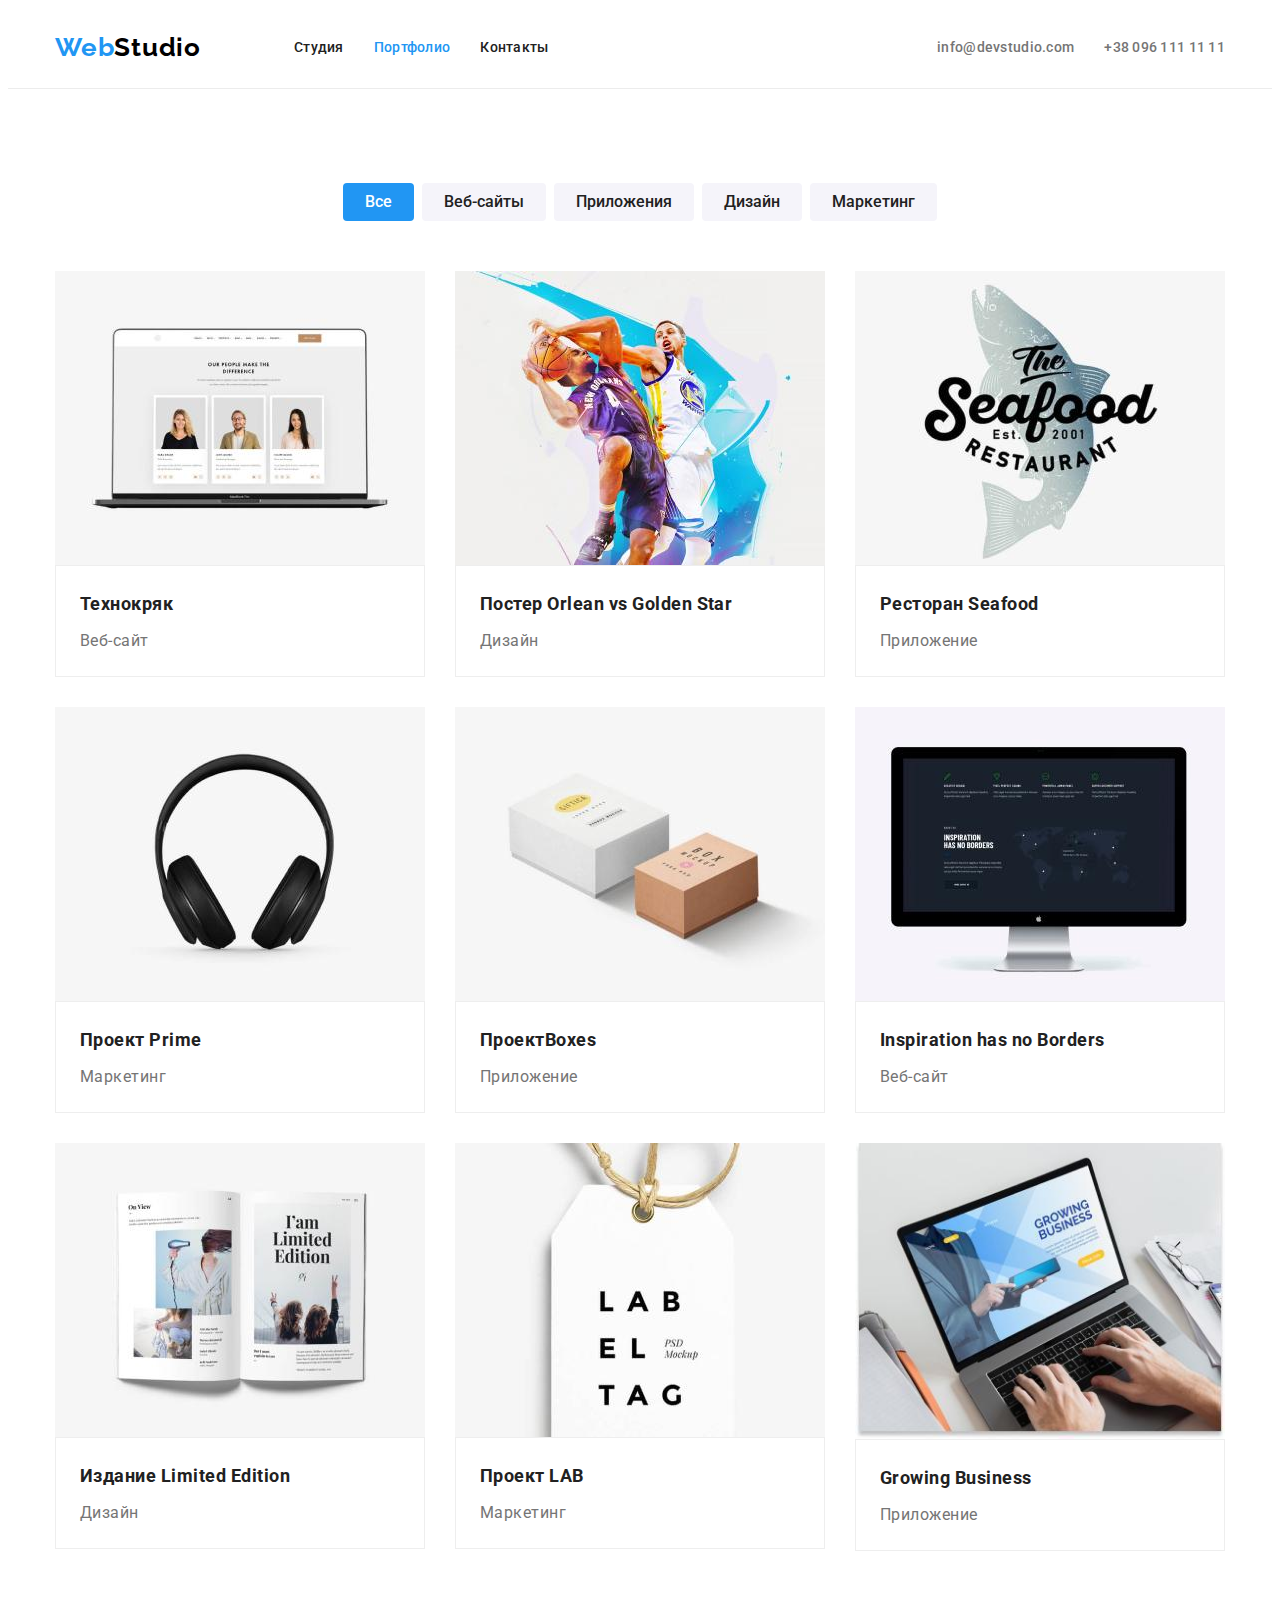
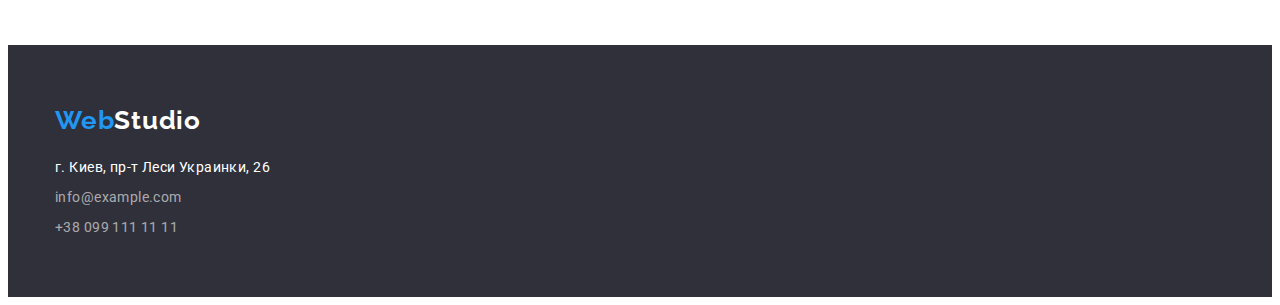
==== commit c80de5e3: "hw-3-corect" ====
--- a/portfolio.html
+++ b/portfolio.html
@@ -206,7 +206,7 @@
               >
             </li>
             <li class="address-item">
-              <a href="tel:+380991111111" class="footer-link"
+              <a href="tel:+380991111111" class="footer-link last"
                 >+38 099 111 11 11</a
               >
             </li>
--- a/css/styles.css
+++ b/css/styles.css
@@ -124,6 +124,7 @@
   margin-left: 50px;
 }
 .auth-nav .link {
+  display: block;
   padding-top: 32px;
   padding-bottom: 32px;
 
@@ -151,7 +152,6 @@
   padding-top: 200px;
   padding-bottom: 200px;
   text-align: center;
-  /* margin-bottom: 94px; */
 
   background-color: var(--header-footer-background-color);
 }
@@ -237,16 +237,21 @@
   text-align: center;
   margin-bottom: 50px;
   min-height: 42px;
+   color: var(--primary-color);
+  font-family: Roboto;
+  font-weight: 700;
+  font-size: 36px;
+  line-height: 1.17;
 }
 .list .works-item + .works-item {
   margin-left: 30px;
 }
-.works-titel .team-titel {
+/* .works-titel .team-titel {
   color: var(--primary-color);
   font-family: Roboto;
   font-weight: 700;
   font-size: 36px;
-  line-height: 1.17;
+  line-height: 1.17; */
 }
 .works-img {
   display: block;
@@ -264,13 +269,19 @@
   min-height: 42px;
   text-align: center;
   margin-bottom: 50px;
+
+   color: var(--primary-color);
+  font-family: Roboto;
+  font-weight: 700;
+  font-size: 36px;
+  line-height: 1.17;
 }
 .list .team-bord + .team-bord {
   margin-left: 30px;
 }
 .team-bord {
   width: 270px;
-  /* height: 368px; */
+
   border-bottom-left-radius: 4px;
   border-bottom-right-radius: 4px;
 
@@ -314,6 +325,7 @@
   background-color: var(--header-footer-background-color);
 }
 .footer .logo {
+  display: block;
   margin-bottom: 20px;
 }
 .footer-logo {
@@ -335,6 +347,7 @@
   list-style: none;
 }
 .footer-address {
+  display: block;
   margin-bottom: 9px;
   width: 231px;
   height: 21px;
@@ -344,6 +357,7 @@
   list-style: none;
 }
 .footer-link {
+  display: block;
   margin-bottom: 9px;
   width: 231px;
   height: 21px;
@@ -351,6 +365,9 @@
   color: var(--footer-link-color);
   text-decoration: none;
   list-style: none;
+}
+.last {
+  margin-bottom: 0px;
 }
 .footer-link:hover,
 .footer-link:focus {
@@ -396,7 +413,6 @@
   flex-wrap: wrap;
 }
 .example {
-  border: 1px solid var(--example-border);
   width: 370px;
   margin-bottom: 30px;
   margin-right: 30px;
@@ -410,8 +426,12 @@
   margin-bottom: 0px;
 }
 .example-img {
+  display: block;
+  max-width: 100%;
+  height: auto;
 }
 .content-example {
+  border: 1px solid var(--example-border);
   padding: 20px 24px;
 }
 .example-name {
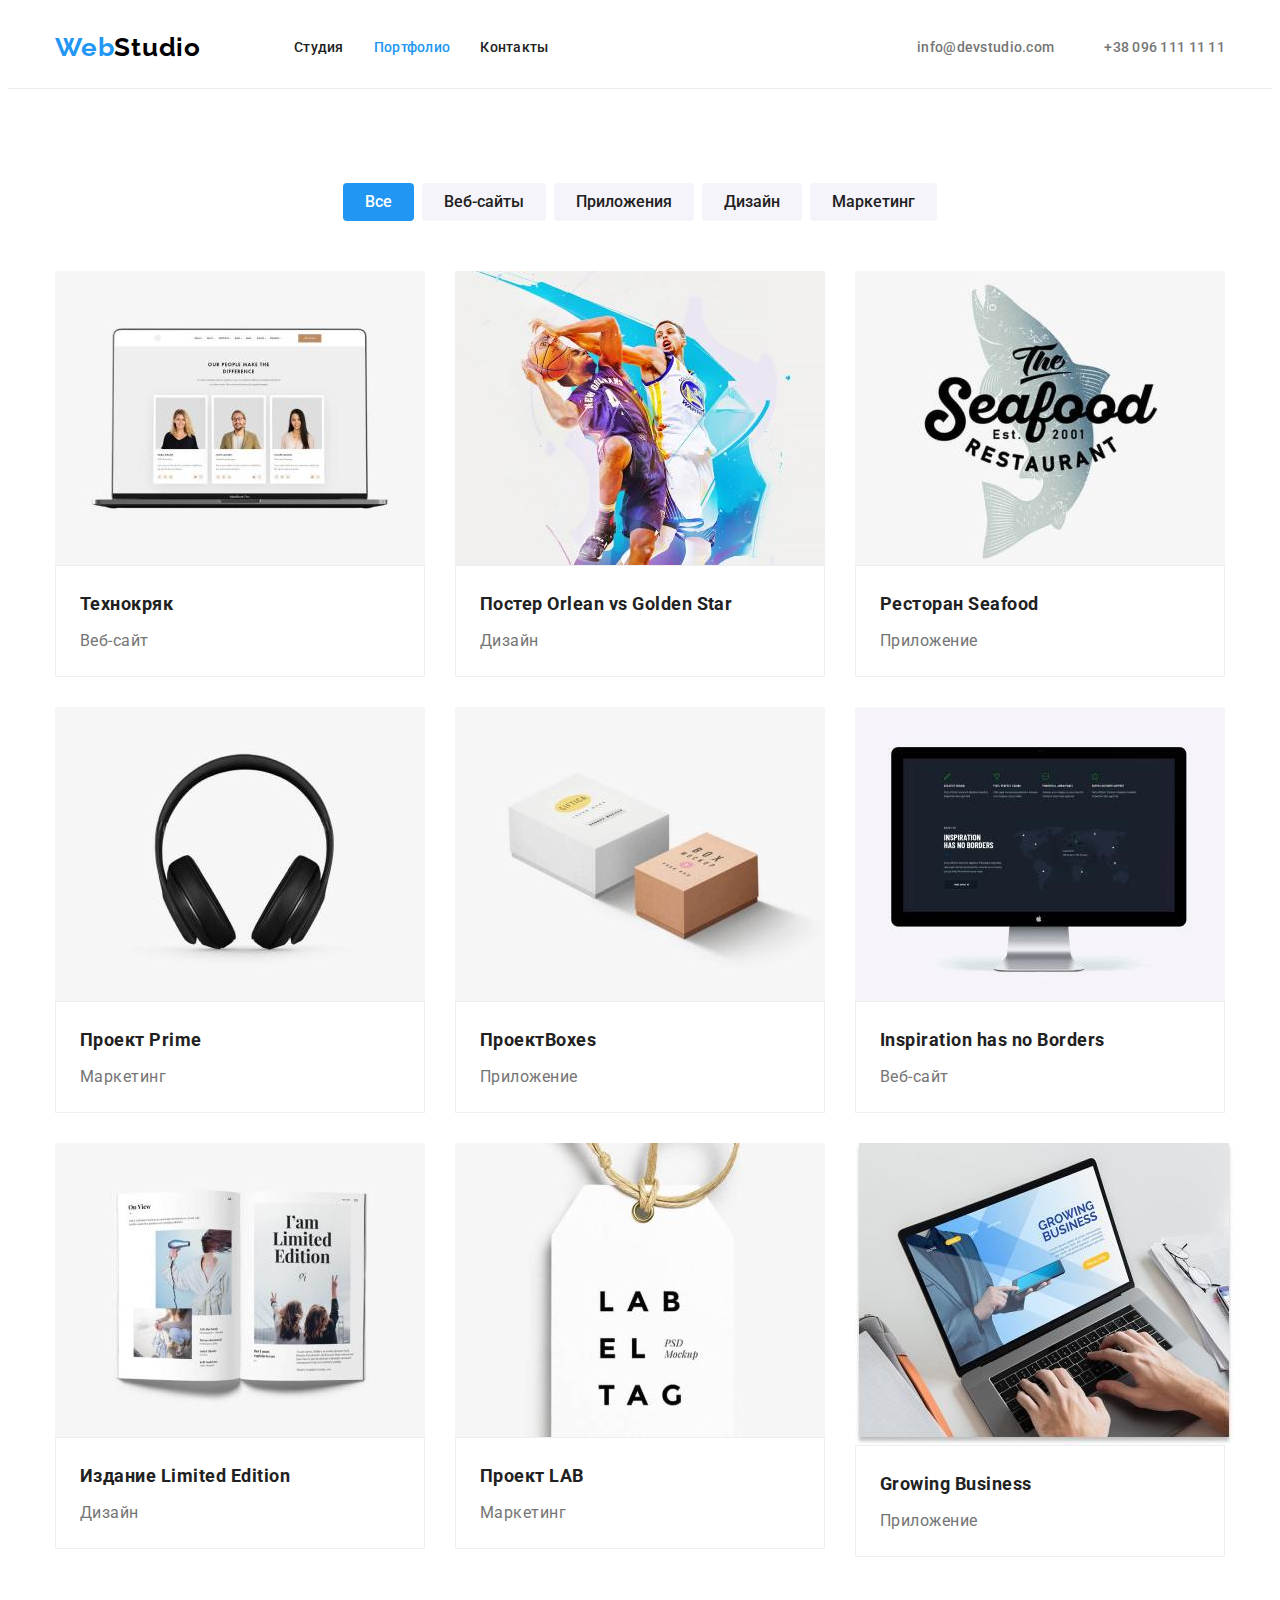
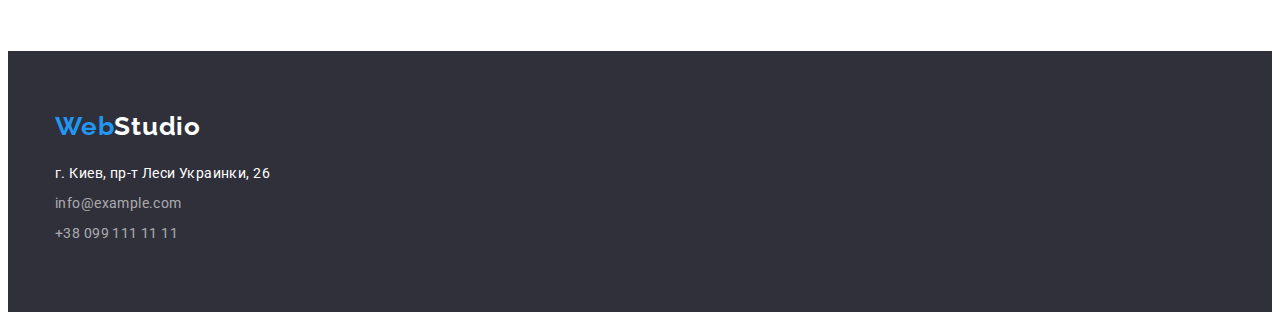
==== commit 0a4fa7b4: "with mila" ====
--- a/portfolio.html
+++ b/portfolio.html
@@ -37,18 +37,16 @@
             <li class="item"><a href="Контакты" class="link">Контакты</a></li>
           </ul>
         </nav>
-        <div class="container-link">
-          <ul class="auth-nav list">
-            <li class="item">
-              <a href="mailto:info@devstudio.com" class="link"
-                >info@devstudio.com</a
-              >
-            </li>
-            <li class="item">
-              <a href="tel:+380961111111" class="link">+38 096 111 11 11</a>
-            </li>
-          </ul>
-        </div>
+        <ul class="auth-nav list">
+          <li class="item-header">
+            <a href="mailto:info@devstudio.com" class="link"
+              >info@devstudio.com</a
+            >
+          </li>
+          <li class="item-header">
+            <a href="tel:+380961111111" class="link">+38 096 111 11 11</a>
+          </li>
+        </ul>
       </div>
     </header>
     <main>
--- a/css/styles.css
+++ b/css/styles.css
@@ -55,7 +55,6 @@
 }
 
 .main-logo {
-  margin-right: 93px;
   padding-top: 24px;
   padding-bottom: 25px;
 }
@@ -85,6 +84,7 @@
 /* site-nav */
 .site-nav {
   display: flex;
+  margin-left: 93px;
 }
 .site-nav .item + .item {
   margin-left: 50px;
@@ -110,17 +110,20 @@
   color: var(--accent-color);
 }
 /* container-link */
-.container-link {
-  display: flex;
-  margin-left: auto;
-}
-
+/* .container-link {
+  display: flex;
+  margin-left: auto; */
+/* } */
+/* .auth-nav .item {
+  margin-right: 50px; */
+/* } */
 /* auth-nav */
 .auth-nav {
   display: flex;
-}
-
-.auth-nav .item + .item {
+  margin-left: auto;
+}
+
+.auth-nav .item-header + .item-header {
   margin-left: 50px;
 }
 .auth-nav .link {
@@ -237,7 +240,7 @@
   text-align: center;
   margin-bottom: 50px;
   min-height: 42px;
-   color: var(--primary-color);
+  color: var(--primary-color);
   font-family: Roboto;
   font-weight: 700;
   font-size: 36px;
@@ -246,18 +249,16 @@
 .list .works-item + .works-item {
   margin-left: 30px;
 }
-/* .works-titel .team-titel {
-  color: var(--primary-color);
-  font-family: Roboto;
-  font-weight: 700;
-  font-size: 36px;
-  line-height: 1.17; */
+.works-item {
+  display: block;
+  max-width: 100%;
 }
 .works-img {
   display: block;
   max-width: 100%;
   height: auto;
 }
+
 /* team */
 .team {
   padding-top: 94px;
@@ -270,7 +271,7 @@
   text-align: center;
   margin-bottom: 50px;
 
-   color: var(--primary-color);
+  color: var(--primary-color);
   font-family: Roboto;
   font-weight: 700;
   font-size: 36px;
@@ -280,6 +281,8 @@
   margin-left: 30px;
 }
 .team-bord {
+  display: block;
+  max-width: 100%;
   width: 270px;
 
   border-bottom-left-radius: 4px;
@@ -343,12 +346,19 @@
   letter-spacing: 0.03em;
   font-style: normal;
 }
+.address-item {
+  margin-bottom: 9px;
+}
+.address-item :not(:last-child) {
+  margin-bottom: 9px;
+}
+
 .address-list {
   list-style: none;
 }
 .footer-address {
   display: block;
-  margin-bottom: 9px;
+
   width: 231px;
   height: 21px;
 
@@ -358,7 +368,7 @@
 }
 .footer-link {
   display: block;
-  margin-bottom: 9px;
+
   width: 231px;
   height: 21px;
 
@@ -413,9 +423,13 @@
   flex-wrap: wrap;
 }
 .example {
+  display: block;
+  max-width: 100%;
+  height: auto;
   width: 370px;
   margin-bottom: 30px;
   margin-right: 30px;
+  /* border: 1px solid var(--example-border); */
 
   background-color: var(--first-color);
 }
@@ -427,8 +441,9 @@
 }
 .example-img {
   display: block;
-  max-width: 100%;
-  height: auto;
+  /* max-width: 100%;
+  height: 292px;
+} */
 }
 .content-example {
   border: 1px solid var(--example-border);
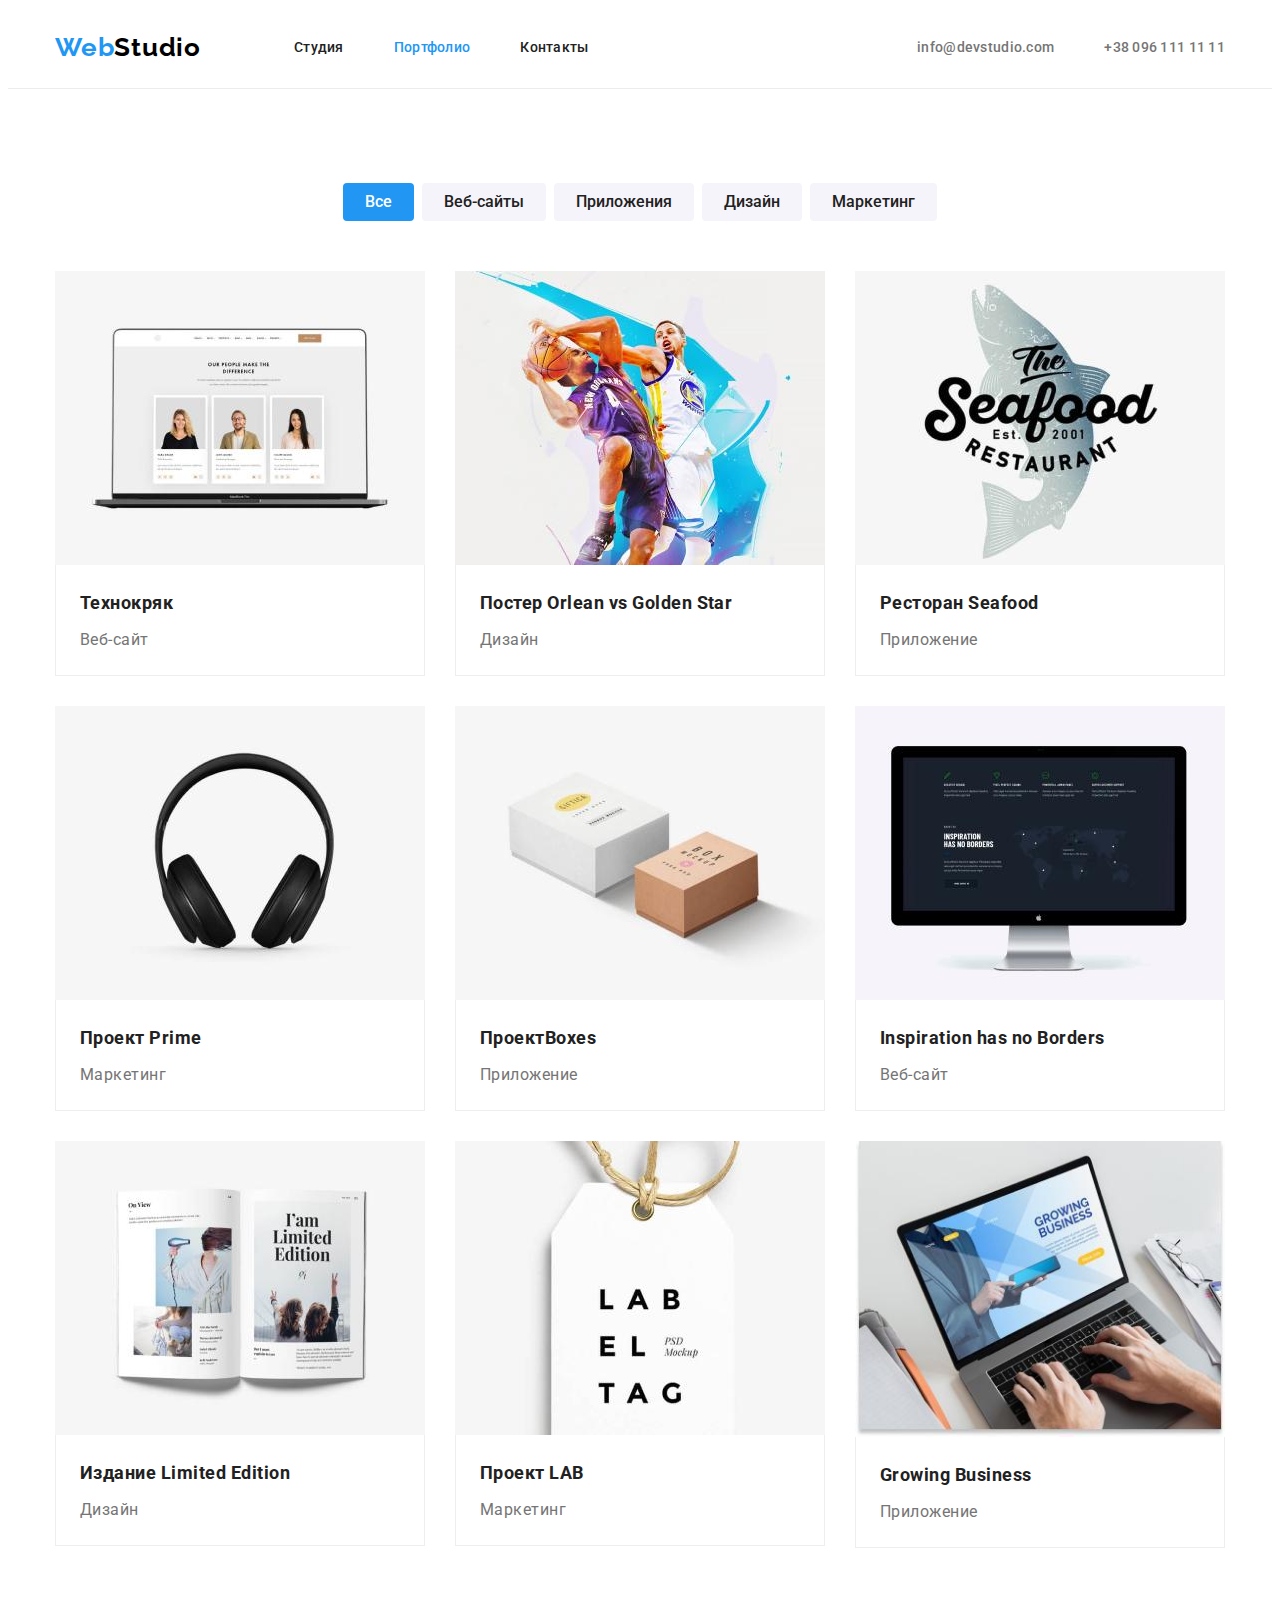
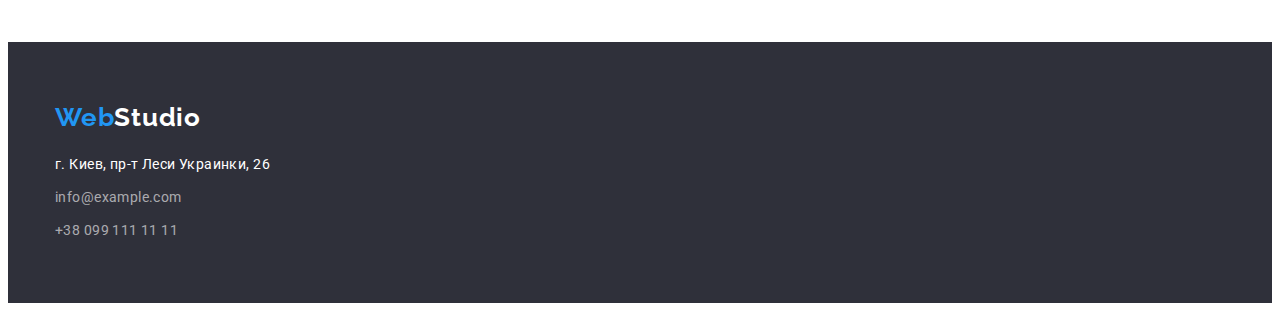
==== commit d8ad7bf4: "hw-3-end" ====
--- a/portfolio.html
+++ b/portfolio.html
@@ -28,13 +28,15 @@
             >Web<samp class="header-logo">Studio</samp></a
           >
           <ul class="site-nav list">
-            <li class="item">
+            <li class="site-item">
               <a href="./index.html" class="link">Студия</a>
             </li>
-            <li class="item">
+            <li class="site-item">
               <a href="./portfolio.html" class="link current">Портфолио</a>
             </li>
-            <li class="item"><a href="Контакты" class="link">Контакты</a></li>
+            <li class="site-item">
+              <a href="Контакты" class="link">Контакты</a>
+            </li>
           </ul>
         </nav>
         <ul class="auth-nav list">
--- a/css/styles.css
+++ b/css/styles.css
@@ -86,7 +86,7 @@
   display: flex;
   margin-left: 93px;
 }
-.site-nav .item + .item {
+.site-nav .site-item + .site-item {
   margin-left: 50px;
 }
 .site-nav .link {
@@ -109,20 +109,12 @@
 .site-nav .link.current {
   color: var(--accent-color);
 }
-/* container-link */
-/* .container-link {
-  display: flex;
-  margin-left: auto; */
-/* } */
-/* .auth-nav .item {
-  margin-right: 50px; */
-/* } */
+
 /* auth-nav */
 .auth-nav {
   display: flex;
   margin-left: auto;
 }
-
 .auth-nav .item-header + .item-header {
   margin-left: 50px;
 }
@@ -302,7 +294,6 @@
 
 .team-name {
   margin-bottom: 10px;
-
   height: 19px;
 
   color: var(--primary-text-color);
@@ -346,35 +337,25 @@
   letter-spacing: 0.03em;
   font-style: normal;
 }
-.address-item {
+.address-item:not(:last-child) {
   margin-bottom: 9px;
 }
-.address-item :not(:last-child) {
-  margin-bottom: 9px;
-}
-
 .address-list {
   list-style: none;
 }
 .footer-address {
-  display: block;
-
   width: 231px;
   height: 21px;
 
   color: var(--first-color);
   text-decoration: none;
-  list-style: none;
 }
 .footer-link {
-  display: block;
-
   width: 231px;
   height: 21px;
 
   color: var(--footer-link-color);
   text-decoration: none;
-  list-style: none;
 }
 .last {
   margin-bottom: 0px;
@@ -396,7 +377,6 @@
 .list .button-item + .button-item {
   margin-left: 8px;
 }
-
 .button-example {
   padding: 6px 22px;
 
@@ -423,13 +403,9 @@
   flex-wrap: wrap;
 }
 .example {
-  display: block;
-  max-width: 100%;
-  height: auto;
   width: 370px;
   margin-bottom: 30px;
   margin-right: 30px;
-  /* border: 1px solid var(--example-border); */
 
   background-color: var(--first-color);
 }
@@ -441,13 +417,14 @@
 }
 .example-img {
   display: block;
-  /* max-width: 100%;
-  height: 292px;
-} */
+  max-width: 100%;
+  height: auto;
 }
 .content-example {
-  border: 1px solid var(--example-border);
   padding: 20px 24px;
+  border-left: 1px solid var(--example-border);
+  border-right: 1px solid var(--example-border);
+  border-bottom: 1px solid var(--example-border);
 }
 .example-name {
   margin-bottom: 4px;
